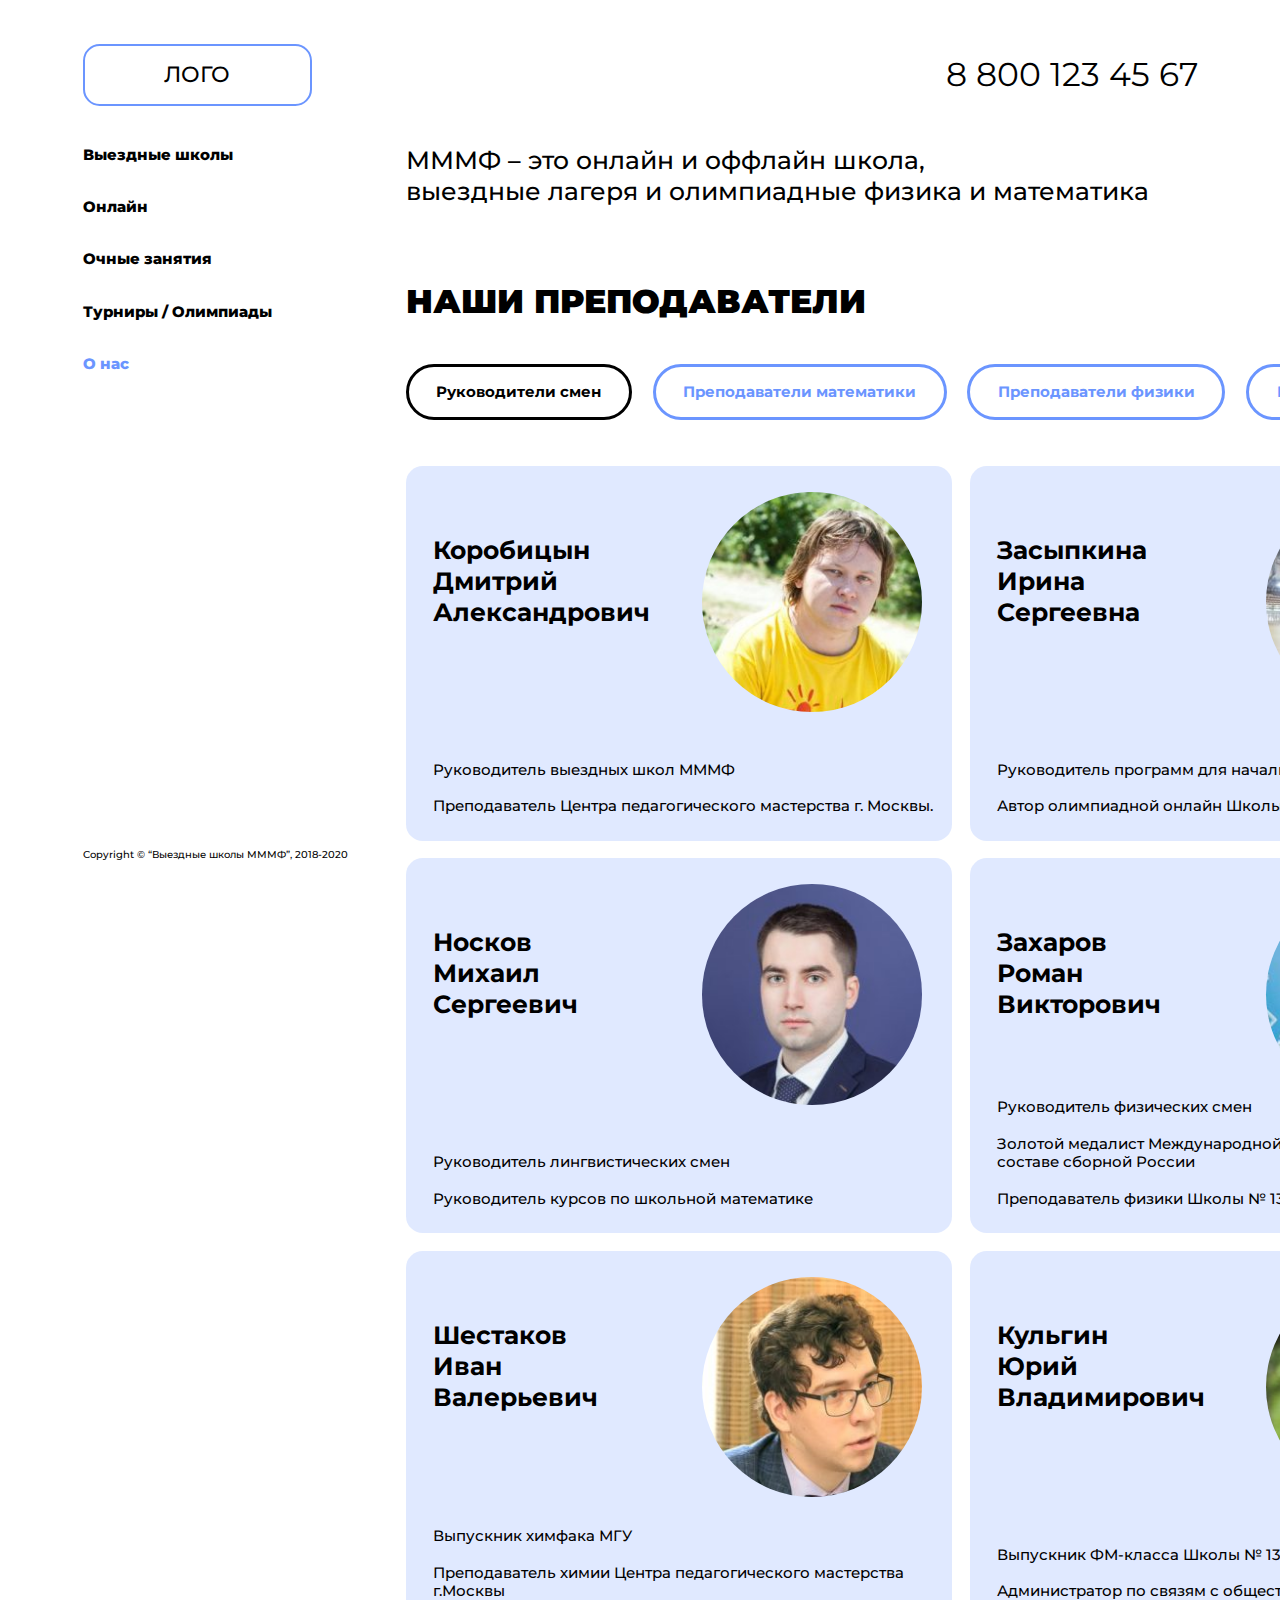
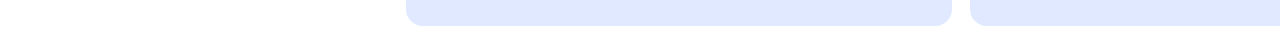
==== pages/about_us.html @ ddd899c2 "push the polic" ====
<!DOCTYPE html>
<html lang="en">

<head>
    <meta charset="UTF-8">
    <meta http-equiv="X-UA-Compatible" content="IE=edge">
    <meta name="viewport" content="width=device-width, initial-scale=1.0">
    <link rel="preconnect" href="https://fonts.gstatic.com">
    <link
        href="https://fonts.googleapis.com/css2?family=Montserrat:ital,wght@0,100;0,200;0,300;0,400;0,500;0,600;0,700;0,800;0,900;1,100;1,200;1,300;1,400;1,500;1,600;1,700;1,800;1,900&display=swap"
        rel="stylesheet">
    <link rel="stylesheet" href="../styles/css/about_us_style.css">

    <script src="https://ajax.googleapis.com/ajax/libs/jquery/3.5.1/jquery.min.js"></script>
    <title>Выездные школы МММФ</title>
</head>

<body>
    <div class="page">
        <header class="header">
            <div class="logo">
                <p class="logo__title">ЛОГО</p>
            </div>
            <p class="header__tel">
                8 800 123 45 67
            </p>
        </header>
        <main class="main">
            <aside class="sidebar">
                <nav class="navbar">
                    <a href="./traveling-schools.html" class="navbar__link">
                        Выездные школы
                    </a>
                    <a href="./online-schools.html" class="navbar__link">
                        Онлайн
                    </a>
                    <a href="./offline_lessons.html" class="navbar__link">
                        Очные занятия
                    </a>
                    <a href="./olympiads.html" class="navbar__link">
                        Турниры / Олимпиады
                    </a>
                    <a href="./about_us.html" class="navbar__link navbar__link-clicked">
                        О нас
                    </a>
                </nav>

                <p class="sidebar__copyrights">
                    Copyright © “Выездные школы МММФ”, 2018-2020
                </p>
            </aside>
            <section class="content">
                <div class="content-name">
                    <p class="content-name__title">МММФ – это онлайн и оффлайн школа,<br>
                        выездные лагеря и олимпиадные физика и математика</p>

                </div>
                <div class="our-teachers">
                    <h2 class="our-teachers__title">наши преподаватели</h2>
                    <div class="buttons-container">
                        <button class="buttons-container__button button_clicked" id="btn-1">
                            <p class="button-text">Руководители смен</p>
                        </button>
                        <button class="buttons-container__button" id="btn-2">
                            <p class="button-text">Преподаватели математики</p>
                        </button>
                        <button class="buttons-container__button" id="btn-3">
                            <p class="button-text">Преподаватели физики</p>
                        </button>
                        <button class="buttons-container__button" id="btn-4">
                            <p class="button-text">Преподаватели химии</p>
                        </button>
                    </div>
                    <div class="teachers">
                        <!--<div class="teacher-profile">
                        <h3 class="teacher-profile__title">
                            Коробицын<br>Дмитрий<br>Александрович
                        </h3>
                        <div class="teacher-profile__img" style="background: url('../../img/about_us_jpg/tutor1.jpg'); background-repeat: no-repeat; background-size: cover;"></div>
                        <p class="teacher-profile__subtitle">
                            Руководитель выездных школ МММФ<br><br>
                            Преподаватель Центра педагогического мастерства г. Москвы.
                        </p>
                    </div>
                    <div class="teacher-profile">
                        <h3 class="teacher-profile__title">
                            Засыпкина<br>Ирина<br>Сергеевна
                        </h3>
                        <div class="teacher-profile__img" style="background: url('../../img/about_us_jpg/tutor2.jpg'); background-repeat: no-repeat; background-size: cover;"></div>
                        <p class="teacher-profile__subtitle">
                            Руководитель программ для начальной школы<br><br>Автор олимпиадной онлайн Школы «Math tiger MSU
                        </p>
                    </div>
                    <div class="teacher-profile">
                        <h3 class="teacher-profile__title">
                            Носков<br>Михаил<br>Сергеевич
                        </h3>
                        <div class="teacher-profile__img" style="background: url('../../img/about_us_jpg/tutor3.jpg'); background-repeat: no-repeat; background-size: cover;"></div>
                        <p class="teacher-profile__subtitle">
                            Руководитель лингвистических смен<br><br>Руководитель курсов по школьной математике
                        </p>
                    </div>
                    <div class="teacher-profile">
                        <h3 class="teacher-profile__title">
                            Захаров<br>Роман<br>Викторович
                        </h3>
                        <div class="teacher-profile__img" style="background: url('../../img/about_us_jpg/tutor4.jpg'); background-repeat: no-repeat; background-size: cover;"></div>
                        <p class="teacher-profile__subtitle">
                            Руководитель физических смен<br><br>Золотой медалист Международной олимпиады по физике в составе сборной России<br><br>Преподаватель физики Школы № 1329 г. Москвы
                        </p>
                    </div>
                    <div class="teacher-profile">
                        <h3 class="teacher-profile__title">
                            Шестаков<br>Иван<br>Валерьевич
                        </h3>
                        <div class="teacher-profile__img" style="background: url('../../img/about_us_jpg/tutor5.jpg'); background-repeat: no-repeat; background-size: cover;"></div>
                        <p class="teacher-profile__subtitle">
                            Выпускник химфака МГУ<br><br>
                            Преподаватель химии Центра педагогического мастерства г.Москвы
                        </p>
                    </div>
                    <div class="teacher-profile">
                        <h3 class="teacher-profile__title">
                            Кульгин<br>Юрий<br>Владимирович
                        </h3>
                        <div class="teacher-profile__img" style="background: url('../../img/about_us_jpg/tutor6.jpg'); background-repeat: no-repeat; background-size: cover;"></div>
                        <p class="teacher-profile__subtitle">
                            Выпускник ФМ-класса Школы № 1329<br><br>
                            Администратор по связям с общественностью
                        </p>
                </div>-->
                    </div>
                </div>
            </section>
        </main>
    </div>
</body>

<script src="./../js/about_us.js"></script>

</html>


<!--                    
<div class="teacher-profile">
        <h3 class="teacher-profile__title">
            Захаров<br>Роман<br>Викторович
        </h3>
        <div class="teacher-profile__img" style="background: url('../../img/about_us_jpg/tutor4.jpg'); background-repeat: no-repeat; background-size: cover;"></div>
        <p class="teacher-profile__subtitle">
            Руководитель физических смен<br><br>
            Золотой медалист Международной олимпиады по физике в составе сборной России<br><br>
            Преподаватель физики Школы № 1329 г. Москвы
        </p>
</div>
-->
---- styles/css/about_us_style.css ----
/*
@font-face {
    font-family: Montserrat;
    src: url(.\fonts\montserrat\Montserrat-Black.ttf) format("truetype");
    font-style: normal;
    font-weight: normal;
}
*/
html {
  font-size: 16px;
}

@media (max-width: 1300px) {
  html {
    font-size: 11px;
  }
}

@media (max-width: 1370px) {
  html {
    font-size: 12px;
  }
}

@media (max-width: 1450px) {
  html {
    font-size: 13px;
  }
}

@media (max-width: 1610px) {
  html {
    font-size: 15px;
  }
}

body {
  margin: 0px;
  padding: 0px;
}

.page {
  font-family: 'Montserrat', sans-serif;
  padding-top: 2.9rem;
  padding-left: 5.5rem;
  padding-right: 5.5rem;
  padding-bottom: 2rem;
}

.header {
  display: -webkit-box;
  display: -ms-flexbox;
  display: flex;
  -webkit-box-pack: justify;
      -ms-flex-pack: justify;
          justify-content: space-between;
  -webkit-box-align: center;
      -ms-flex-align: center;
          align-items: center;
}

.header__tel {
  font-size: 2.22rem;
  font-weight: 400;
  line-height: 2.76rem;
  color: black;
  margin: 0px;
}

.logo {
  border: 0.16667rem solid #6B95FF;
  border-radius: 1.11111rem;
  width: 15rem;
  height: 3.88889rem;
  display: -webkit-box;
  display: -ms-flexbox;
  display: flex;
  -webkit-box-pack: center;
      -ms-flex-pack: center;
          justify-content: center;
  -webkit-box-align: center;
      -ms-flex-align: center;
          align-items: center;
}

.logo__title {
  padding: 0px;
  margin: 0px;
  font-size: 1.44444rem;
  font-weight: 500;
  line-height: 1.76056rem;
}

.main {
  margin: 0px;
  padding: 0px;
  margin-top: 2.6rem;
  display: -ms-grid;
  display: grid;
  -ms-grid-columns: 19rem 1fr;
      grid-template-columns: 19rem 1fr;
  -ms-grid-rows: 1fr;
      grid-template-rows: 1fr;
  grid-gap: 2.55556rem;
}

.sidebar {
  height: 47.77778rem;
  display: -webkit-box;
  display: -ms-flexbox;
  display: flex;
  -webkit-box-orient: vertical;
  -webkit-box-direction: normal;
      -ms-flex-direction: column;
          flex-direction: column;
  -webkit-box-pack: justify;
      -ms-flex-pack: justify;
          justify-content: space-between;
}

.sidebar__copyrights {
  margin: 0px;
  font-size: 0.66667rem;
  font-weight: 500;
}

.navbar {
  display: -webkit-box;
  display: -ms-flexbox;
  display: flex;
  -webkit-box-orient: vertical;
  -webkit-box-direction: normal;
      -ms-flex-direction: column;
          flex-direction: column;
}

.navbar__link {
  text-decoration: none;
  color: black;
  font-size: 1rem;
  font-weight: 800;
  padding-bottom: 2.22222rem;
  outline: none;
  position: relative;
}

.navbar__link:hover:before {
  content: '';
  position: absolute;
  left: -35%;
  top: 15%;
  width: 5.5rem;
  height: 3px;
  background-color: #6B95FF;
}

.navbar__link-clicked {
  color: #6B95FF;
}

.content {
  display: -ms-grid;
  display: grid;
  -ms-grid-columns: 1fr;
      grid-template-columns: 1fr;
}

.content-name__title {
  margin: 0rem;
  padding: 0rem;
  font-weight: 500;
  font-style: normal;
  font-size: 1.66667rem;
  line-height: 2.05556rem;
  margin-top: 0;
}

.teachers {
  display: -ms-grid;
  display: grid;
  grid-gap: 1.16667rem;
  -ms-grid-rows: 1fr 1fr;
      grid-template-rows: 1fr 1fr;
  -ms-grid-columns: 1fr 1fr;
      grid-template-columns: 1fr 1fr;
}

.teacher-profile {
  position: relative;
  display: -webkit-box;
  display: -ms-flexbox;
  display: flex;
  -webkit-box-orient: vertical;
  -webkit-box-direction: normal;
      -ms-flex-direction: column;
          flex-direction: column;
  -webkit-box-pack: justify;
      -ms-flex-pack: justify;
          justify-content: space-between;
  /*max-width: 656/$rf * 1rem;
    max-height: 450/$rf *1rem;*/
  min-width: 36.44444rem;
  min-height: 25rem;
}

.teacher-profile__title {
  position: relative;
  margin-left: 1.83333rem;
  margin-top: 4.61111rem;
  font-size: 1.66667rem;
  font-weight: 700;
  line-height: 2.05556rem;
}

.teacher-profile__img {
  position: absolute;
  /*background: url("../../img/index__png/deti.png");
        background-repeat: no-repeat;
        background-size: cover;*/
  border-radius: 50%;
  width: 14.72222rem;
  height: 14.72222rem;
  top: 1.72222rem;
  right: 2rem;
}

.teacher-profile__subtitle {
  position: relative;
  max-width: 36.44444rem;
  margin-left: 1.83333rem;
  margin-bottom: 1.66667rem;
  font-weight: 500;
  font-size: 1rem;
  line-height: 1.22222rem;
  overflow-wrap: break-word;
}

.teacher-profile::before {
  content: "";
  position: absolute;
  width: 100%;
  height: 100%;
  background: #99b6ff;
  opacity: 0.3;
  border-radius: 1.11111rem;
}

.our-teachers {
  margin: 0rem;
  padding: 0rem;
  margin-top: 5rem;
}

.our-teachers__title {
  margin: 0rem;
  padding: 0rem;
  margin-bottom: 2.77778rem;
  font-weight: 900;
  font-style: normal;
  font-size: 2.22222rem;
  text-transform: uppercase;
  line-height: 2.72222rem;
}

.buttons-container {
  display: -webkit-box;
  display: -ms-flexbox;
  display: flex;
  -webkit-box-orient: horizontal;
  -webkit-box-direction: normal;
      -ms-flex-direction: row;
          flex-direction: row;
  margin-bottom: 3.05556rem;
}

.buttons-container__button {
  -webkit-transition: all 0.2s ease;
  transition: all 0.2s ease;
  display: table-cell;
  text-align: center;
  vertical-align: middle;
  margin-right: 1.38889rem;
  width: auto;
  height: auto;
  padding-left: 1.83333rem;
  padding-right: 1.83333rem;
  padding-top: 1.05556rem;
  padding-bottom: 1.05556rem;
  border: 3px solid #6B95FF;
  border-radius: 2.22222rem;
  color: #6B95FF;
  background-color: transparent;
}

.buttons-container__button:hover {
  color: black;
  border-color: black;
  cursor: pointer;
}

.buttons-container__button:focus {
  outline: none;
}

.button_clicked {
  color: black;
  border-color: black;
}

.button_clicked:hover {
  cursor: auto;
}

.button-text {
  font-family: Montserrat;
  font-size: 1rem;
  line-height: 1.22222rem;
  font-weight: 700;
  margin: 0;
}

@media (max-width: 1200px) {
  .content {
    display: -ms-grid;
    display: grid;
    -ms-grid-columns: 1fr;
        grid-template-columns: 1fr;
    -ms-grid-rows: 1fr 1fr;
        grid-template-rows: 1fr 1fr;
    grid-gap: 1.16667rem;
  }
}
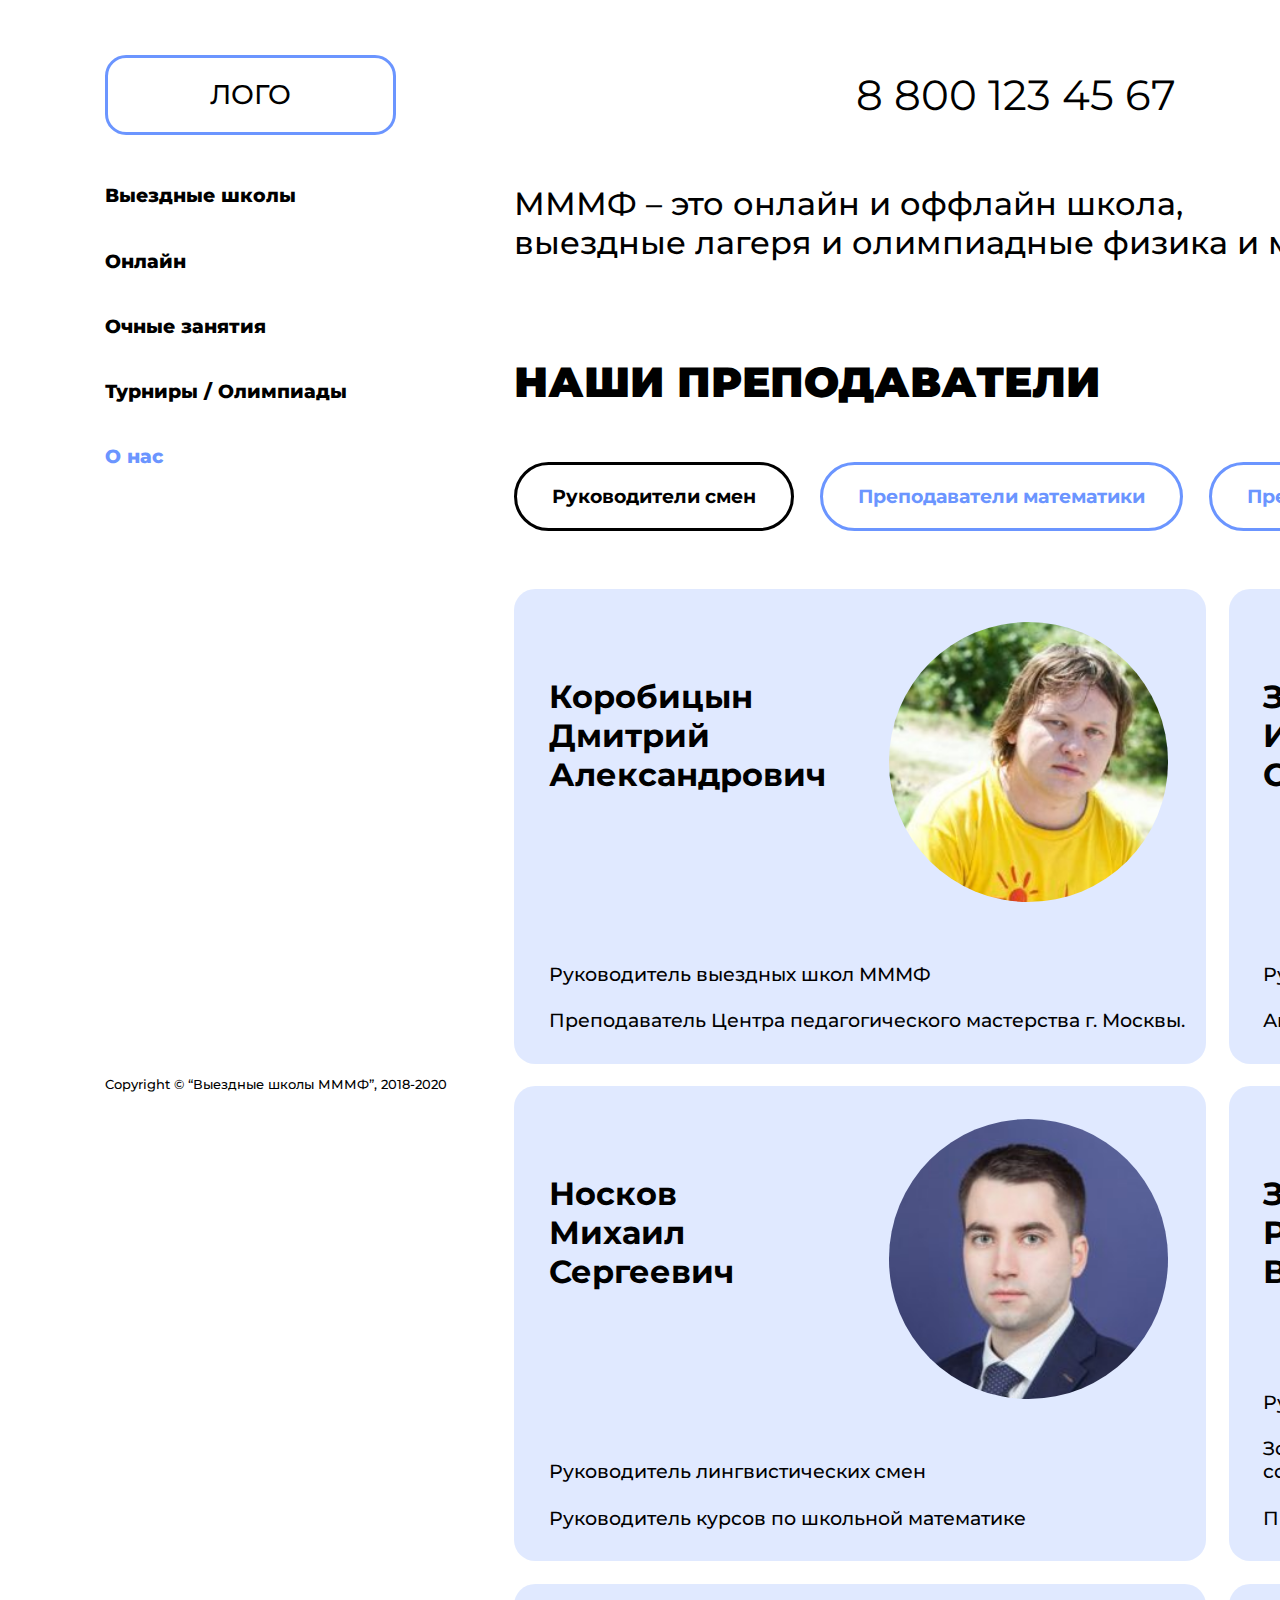
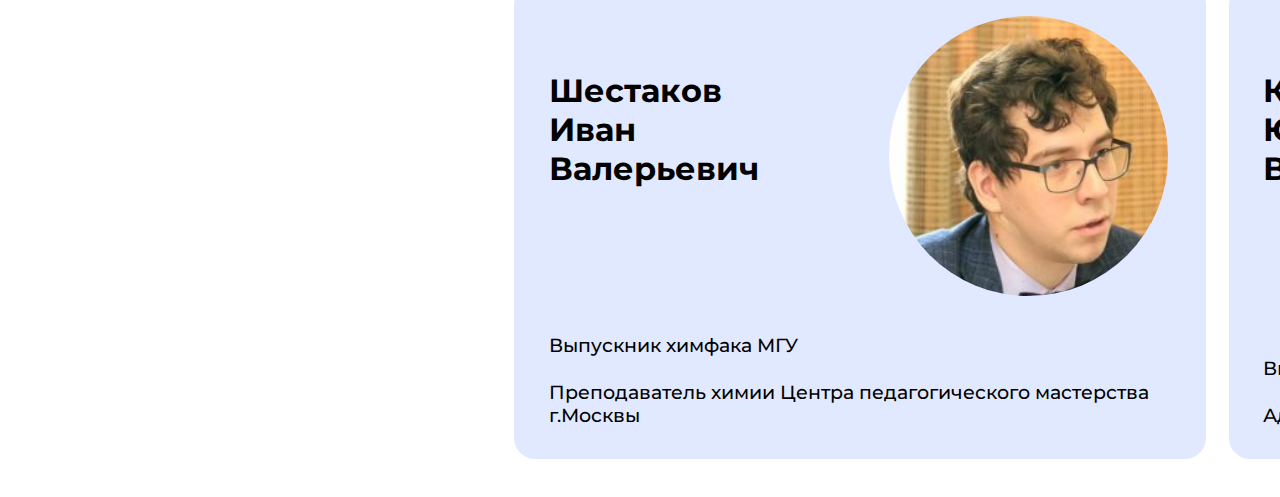
==== commit 88883aa6: "update mobile" ====
--- a/pages/about_us.html
+++ b/pages/about_us.html
@@ -24,6 +24,9 @@
             <p class="header__tel">
                 8 800 123 45 67
             </p>
+            <div class="header__burger">
+                <span></span>
+            </div>
         </header>
         <main class="main">
             <aside class="sidebar">
--- a/styles/css/about_us_style.css
+++ b/styles/css/about_us_style.css
@@ -10,27 +10,63 @@
   font-size: 16px;
 }
 
-@media (max-width: 1300px) {
-  html {
-    font-size: 11px;
-  }
-}
-
-@media (max-width: 1370px) {
+@media (max-width: 360px) {
+  html {
+    font-size: 9px;
+  }
+}
+
+@media (max-width: 450px) {
+  html {
+    font-size: 14px;
+  }
+}
+
+@media (max-width: 600px) {
+  html {
+    font-size: 16px;
+  }
+}
+
+@media (max-width: 767px) {
+  html {
+    font-size: 18px;
+  }
+}
+
+@media (max-width: 1023px) {
+  html {
+    font-size: 14px;
+  }
+}
+
+@media (max-width: 1200px) {
   html {
     font-size: 12px;
   }
 }
 
-@media (max-width: 1450px) {
-  html {
-    font-size: 13px;
-  }
-}
-
-@media (max-width: 1610px) {
-  html {
-    font-size: 15px;
+@media (max-width: 1400px) {
+  html {
+    font-size: 14px;
+  }
+}
+
+@media (max-width: 1600px) {
+  html {
+    font-size: 16px;
+  }
+}
+
+@media (max-width: 1920px) {
+  html {
+    font-size: 17px;
+  }
+}
+
+@media (max-width: 2560px) {
+  html {
+    font-size: 19px;
   }
 }
 
@@ -65,6 +101,10 @@
   line-height: 2.76rem;
   color: black;
   margin: 0px;
+}
+
+.header__burger {
+  display: none;
 }
 
 .logo {
@@ -330,3 +370,154 @@
     grid-gap: 1.16667rem;
   }
 }
+
+@media (max-width: 767px) {
+  body.lock {
+    overflow: hidden;
+  }
+  .page {
+    padding: 1.66667rem 1.38889rem;
+  }
+  .header {
+    display: -webkit-box;
+    display: -ms-flexbox;
+    display: flex;
+    -webkit-box-pack: justify;
+        -ms-flex-pack: justify;
+            justify-content: space-between;
+    -webkit-box-align: center;
+        -ms-flex-align: center;
+            align-items: center;
+    position: relative;
+    z-index: 101;
+  }
+  .header__tel {
+    position: absolute;
+    top: -700%;
+    left: 0;
+    z-index: -1;
+    font-size: 1.38889rem;
+    font-style: normal;
+    font-weight: 400;
+    line-height: 1.72222rem;
+    letter-spacing: 0rem;
+    text-align: left;
+    -webkit-transition: all 0.3s ease 0s;
+    transition: all 0.3s ease 0s;
+  }
+  .header__tel.active {
+    top: 200%;
+    z-index: 10;
+  }
+  .header__burger {
+    display: block;
+    position: relative;
+    width: 34px;
+    height: 26.5px;
+    z-index: 20;
+  }
+  .header__burger span {
+    position: absolute;
+    left: 0;
+    top: 11.34px;
+    width: 34px;
+    height: 4px;
+    background-color: #6B95FF;
+    -webkit-transition: all 0.2s ease 0s;
+    transition: all 0.2s ease 0s;
+  }
+  .header__burger::before {
+    content: '';
+    position: absolute;
+    left: 0;
+    top: 0;
+    width: 34px;
+    height: 4px;
+    background-color: #6B95FF;
+    -webkit-transition: all 0.2s ease 0s;
+    transition: all 0.2s ease 0s;
+  }
+  .header__burger::after {
+    content: '';
+    position: absolute;
+    left: 0;
+    bottom: 0;
+    width: 34px;
+    height: 4px;
+    background-color: #6B95FF;
+    -webkit-transition: all 0.2s ease 0s;
+    transition: all 0.2s ease 0s;
+  }
+  .header__burger.active span {
+    -webkit-transform: scale(0);
+            transform: scale(0);
+  }
+  .header__burger.active::before {
+    -webkit-transform: rotate(45deg);
+            transform: rotate(45deg);
+    top: 11px;
+  }
+  .header__burger.active::after {
+    -webkit-transform: rotate(-45deg);
+            transform: rotate(-45deg);
+    bottom: 11px;
+  }
+  .logo {
+    z-index: 101;
+    width: 5.72222rem;
+    height: 2.05556rem;
+    border-radius: 1.11111rem;
+  }
+  .logo__title {
+    font-size: 0.77778rem;
+    font-style: normal;
+    font-weight: 500;
+    line-height: 0.94444rem;
+    letter-spacing: 0rem;
+    text-align: left;
+  }
+  .sidebar {
+    z-index: -1;
+    position: fixed;
+    top: -100%;
+    left: 0;
+    width: 100%;
+    height: 100%;
+    background: -webkit-gradient(linear, left top, left bottom, from(#FFFFFF), to(#99B6FF));
+    background: linear-gradient(180deg, #FFFFFF 0%, #99B6FF 100%);
+    -webkit-transition: all 0.3s ease 0s;
+    transition: all 0.3s ease 0s;
+  }
+  .sidebar__copyrights {
+    margin: 0rem 1.38889rem 1.66667rem 1.38889rem;
+  }
+  .sidebar.active {
+    z-index: 10;
+    top: 0%;
+    -webkit-transition: all 0.3s ease 0s;
+    transition: all 0.3s ease 0s;
+  }
+  .navbar {
+    margin: 10.16667rem 1.38889rem 0rem 1.38889rem;
+  }
+  .navbar__link {
+    font-size: 1rem;
+    font-style: normal;
+    font-weight: 700;
+    line-height: 1.22222rem;
+    letter-spacing: 0rem;
+    text-align: left;
+  }
+  .main {
+    margin: 0px;
+    padding: 0px;
+    margin-top: 2.6rem;
+    display: -webkit-box;
+    display: -ms-flexbox;
+    display: flex;
+    -webkit-box-orient: vertical;
+    -webkit-box-direction: normal;
+        -ms-flex-direction: column;
+            flex-direction: column;
+  }
+}
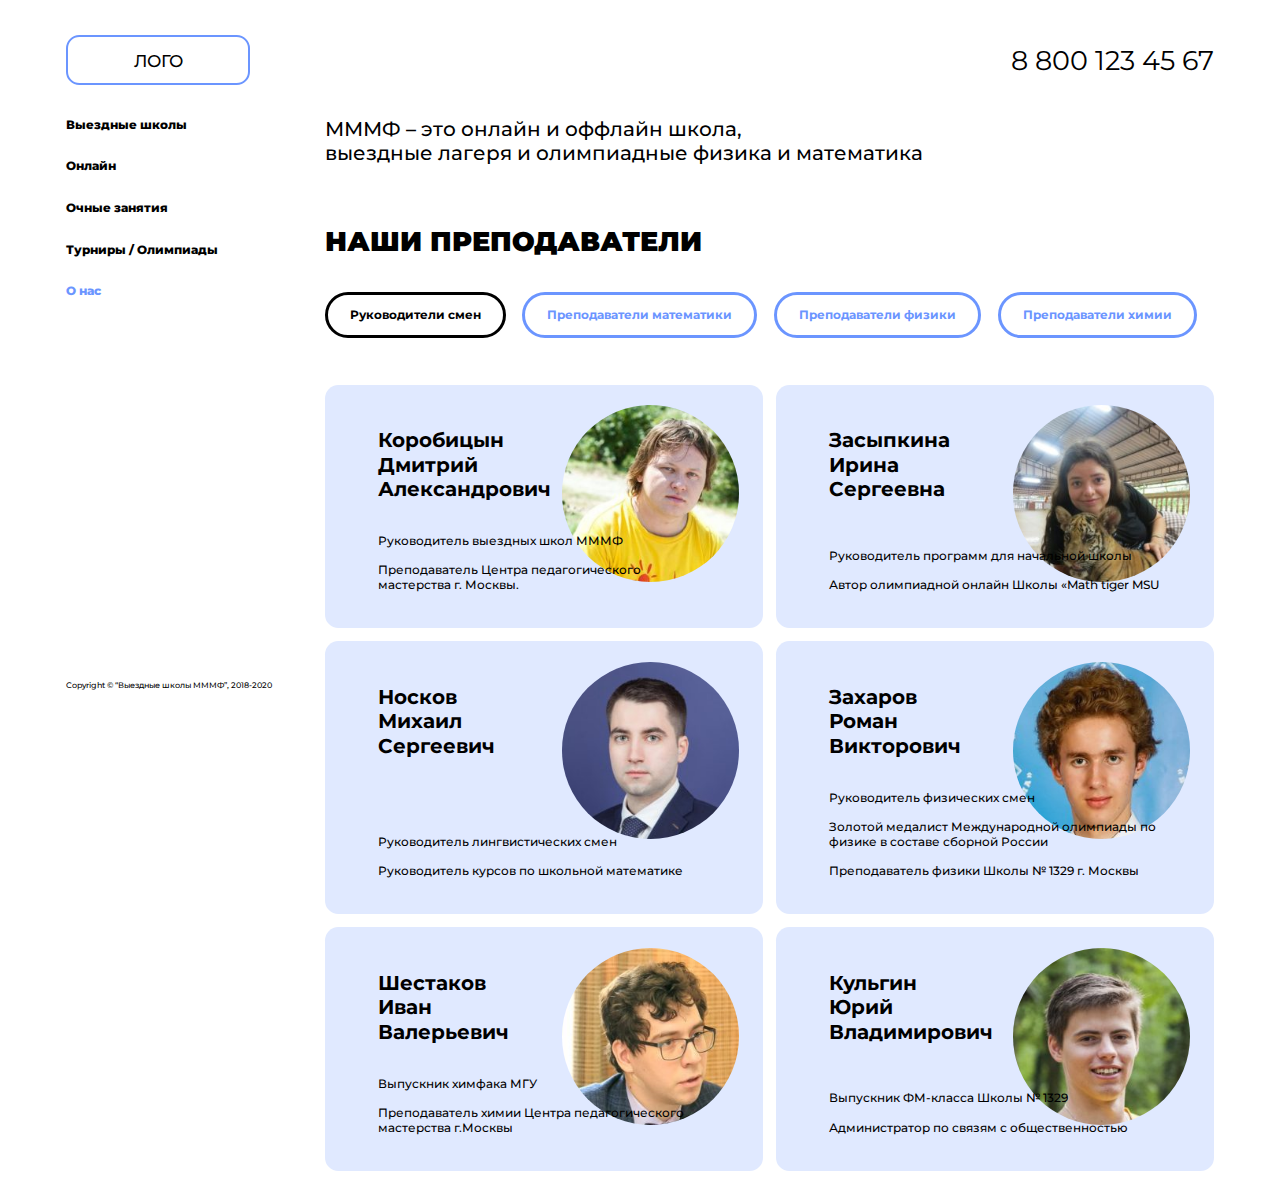
==== commit 940995ce: "github,update" ====
--- a/pages/about_us.html
+++ b/pages/about_us.html
@@ -75,6 +75,14 @@
                         </button>
                     </div>
                     <div class="teachers">
+                        <div class="teacher-profile">
+                            <div class="teacher-bio">
+                                <div class="teacher-image">
+                                    <img src="" alt="">
+                                </div>
+                            </div>
+                        </div>
+
                         <!--<div class="teacher-profile">
                         <h3 class="teacher-profile__title">
                             Коробицын<br>Дмитрий<br>Александрович
--- a/styles/css/about_us_style.css
+++ b/styles/css/about_us_style.css
@@ -7,66 +7,66 @@
 }
 */
 html {
-  font-size: 16px;
-}
-
-@media (max-width: 360px) {
-  html {
-    font-size: 9px;
-  }
-}
-
-@media (max-width: 450px) {
+  font-size: 12px;
+}
+
+@media screen and (min-width: 1px) and (max-width: 359px) {
+  html {
+    font-size: 12px;
+  }
+}
+
+@media screen and (min-width: 360px) and (max-width: 450px) {
+  html {
+    font-size: 13px;
+  }
+}
+
+@media screen and (min-width: 451px) and (max-width: 599px) {
   html {
     font-size: 14px;
   }
 }
 
-@media (max-width: 600px) {
-  html {
-    font-size: 16px;
-  }
-}
-
-@media (max-width: 767px) {
-  html {
-    font-size: 18px;
-  }
-}
-
-@media (max-width: 1023px) {
+@media screen and (min-width: 600px) and (max-width: 767px) {
+  html {
+    font-size: 15px;
+  }
+}
+
+@media screen and (min-width: 768px) and (max-width: 1040px) {
+  html {
+    font-size: 11px;
+  }
+}
+
+@media screen and (min-width: 1023px) and (max-width: 1300px) {
+  html {
+    font-size: 12px;
+  }
+}
+
+@media screen and (min-width: 1301px) and (max-width: 1400px) {
+  html {
+    font-size: 13px;
+  }
+}
+
+@media screen and (min-width: 1401px) and (max-width: 1600px) {
   html {
     font-size: 14px;
   }
 }
 
-@media (max-width: 1200px) {
-  html {
-    font-size: 12px;
-  }
-}
-
-@media (max-width: 1400px) {
-  html {
-    font-size: 14px;
-  }
-}
-
-@media (max-width: 1600px) {
-  html {
-    font-size: 16px;
-  }
-}
-
-@media (max-width: 1920px) {
+@media screen and (min-width: 1601px) and (max-width: 1921px) {
   html {
     font-size: 17px;
   }
 }
 
-@media (max-width: 2560px) {
-  html {
-    font-size: 19px;
+@media screen and (min-width: 1922px) and (max-width: 2560px) {
+  html {
+    font-size: 21px;
   }
 }
 
@@ -199,10 +199,13 @@
 }
 
 .content {
-  display: -ms-grid;
-  display: grid;
-  -ms-grid-columns: 1fr;
-      grid-template-columns: 1fr;
+  display: -webkit-box;
+  display: -ms-flexbox;
+  display: flex;
+  -webkit-box-orient: vertical;
+  -webkit-box-direction: normal;
+      -ms-flex-direction: column;
+          flex-direction: column;
 }
 
 .content-name__title {
@@ -218,14 +221,13 @@
 .teachers {
   display: -ms-grid;
   display: grid;
-  grid-gap: 1.16667rem;
-  -ms-grid-rows: 1fr 1fr;
-      grid-template-rows: 1fr 1fr;
   -ms-grid-columns: 1fr 1fr;
       grid-template-columns: 1fr 1fr;
+  grid-gap: 1.11111rem;
 }
 
 .teacher-profile {
+  padding: 1.94444rem 4.44444rem;
   position: relative;
   display: -webkit-box;
   display: -ms-flexbox;
@@ -237,16 +239,11 @@
   -webkit-box-pack: justify;
       -ms-flex-pack: justify;
           justify-content: space-between;
-  /*max-width: 656/$rf * 1rem;
-    max-height: 450/$rf *1rem;*/
-  min-width: 36.44444rem;
-  min-height: 25rem;
+  max-height: 25rem;
 }
 
 .teacher-profile__title {
   position: relative;
-  margin-left: 1.83333rem;
-  margin-top: 4.61111rem;
   font-size: 1.66667rem;
   font-weight: 700;
   line-height: 2.05556rem;
@@ -254,9 +251,6 @@
 
 .teacher-profile__img {
   position: absolute;
-  /*background: url("../../img/index__png/deti.png");
-        background-repeat: no-repeat;
-        background-size: cover;*/
   border-radius: 50%;
   width: 14.72222rem;
   height: 14.72222rem;
@@ -266,9 +260,6 @@
 
 .teacher-profile__subtitle {
   position: relative;
-  max-width: 36.44444rem;
-  margin-left: 1.83333rem;
-  margin-bottom: 1.66667rem;
   font-weight: 500;
   font-size: 1rem;
   line-height: 1.22222rem;
@@ -278,6 +269,8 @@
 .teacher-profile::before {
   content: "";
   position: absolute;
+  top: 0;
+  left: 0;
   width: 100%;
   height: 100%;
   background: #99b6ff;
@@ -310,6 +303,8 @@
   -webkit-box-direction: normal;
       -ms-flex-direction: row;
           flex-direction: row;
+  -ms-flex-wrap: wrap;
+      flex-wrap: wrap;
   margin-bottom: 3.05556rem;
 }
 
@@ -330,6 +325,7 @@
   border-radius: 2.22222rem;
   color: #6B95FF;
   background-color: transparent;
+  margin-bottom: 0.83333rem;
 }
 
 .buttons-container__button:hover {
@@ -359,18 +355,16 @@
   margin: 0;
 }
 
+/*
 @media (max-width: 1200px) {
-  .content {
-    display: -ms-grid;
+   .content {
     display: grid;
-    -ms-grid-columns: 1fr;
-        grid-template-columns: 1fr;
-    -ms-grid-rows: 1fr 1fr;
-        grid-template-rows: 1fr 1fr;
-    grid-gap: 1.16667rem;
-  }
-}
-
+    grid-template-columns: 1fr;
+    grid-template-rows: 1fr 1fr;
+    grid-gap: (21/$rf)*1rem;
+    }     
+    
+}*/
 @media (max-width: 767px) {
   body.lock {
     overflow: hidden;
@@ -520,4 +514,39 @@
         -ms-flex-direction: column;
             flex-direction: column;
   }
-}
+  .teachers {
+    display: -webkit-box;
+    display: -ms-flexbox;
+    display: flex;
+    -ms-flex-wrap: wrap;
+        flex-wrap: wrap;
+    -webkit-box-orient: vertical;
+    -webkit-box-direction: normal;
+        -ms-flex-direction: column;
+            flex-direction: column;
+  }
+  .teacher-profile {
+    padding: 2.22222rem 0.77778rem;
+  }
+  .teacher-profile__title {
+    position: relative;
+    font-size: 1.11111rem;
+    font-weight: 700;
+    line-height: 2.05556rem;
+  }
+  .teacher-profile__img {
+    position: absolute;
+    border-radius: 50%;
+    width: 11.04167rem;
+    height: 11.04167rem;
+    top: 1.72222rem;
+    right: 2rem;
+  }
+  .teacher-profile__subtitle {
+    position: relative;
+    font-weight: 500;
+    font-size: 1rem;
+    line-height: 1.22222rem;
+    overflow-wrap: break-word;
+  }
+}
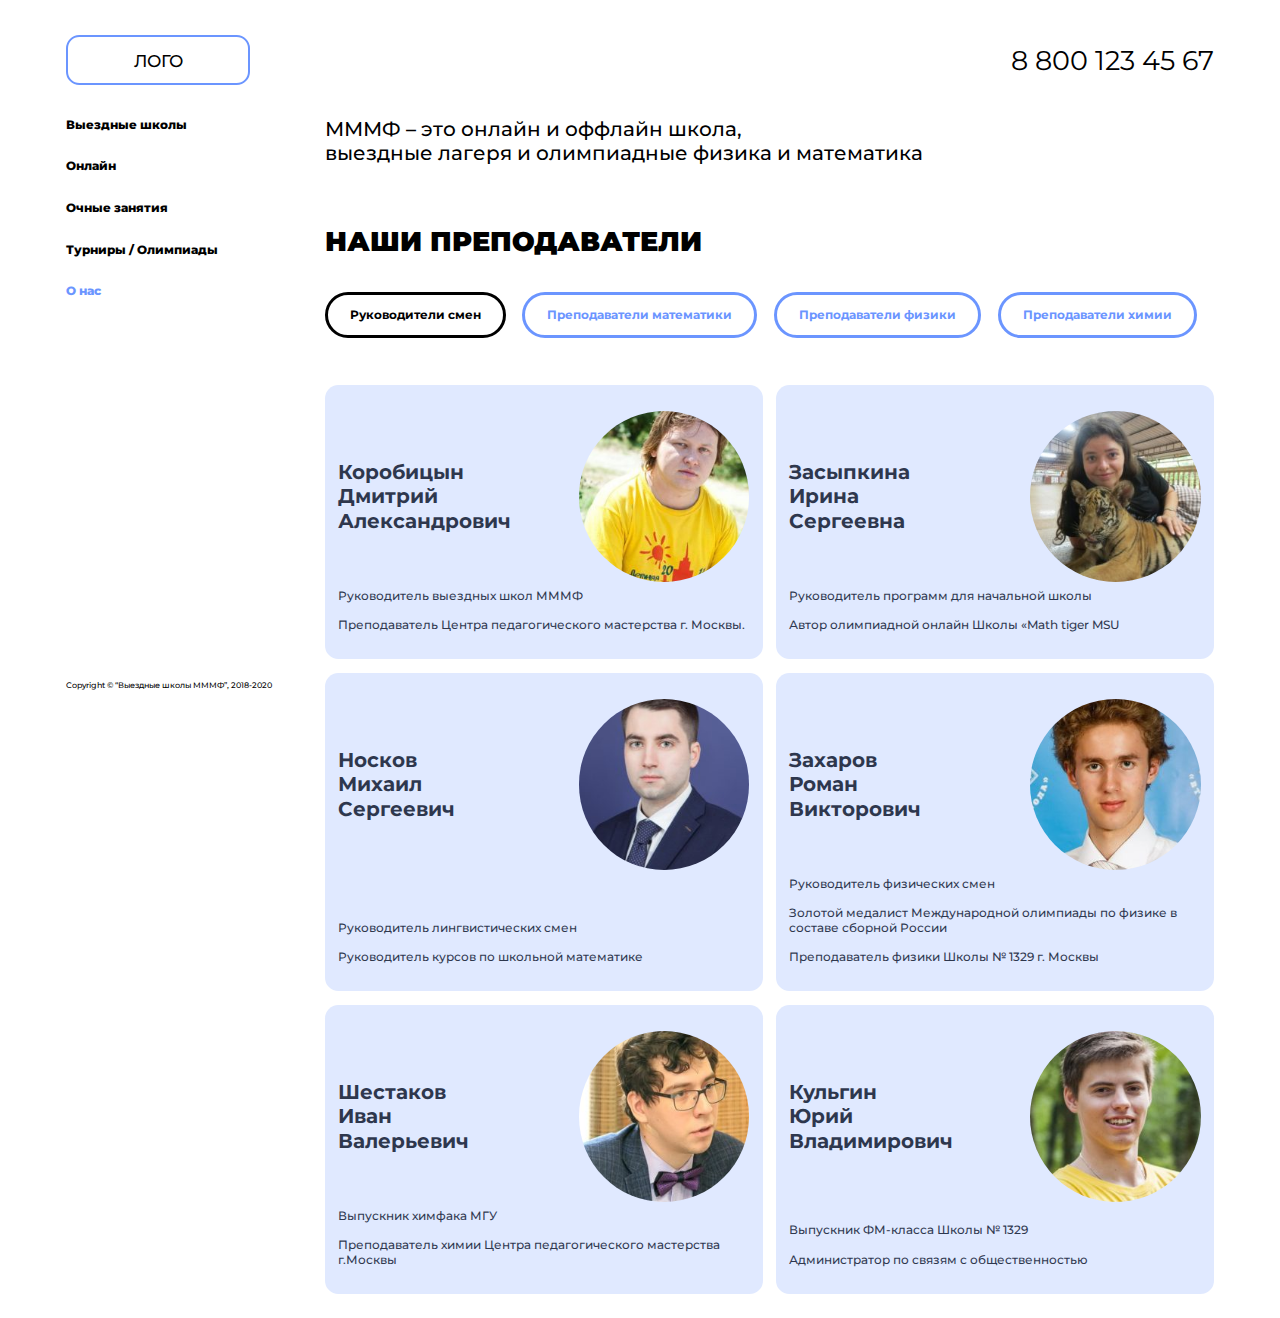
==== commit fa311aa1: "html coding finished" ====
--- a/pages/about_us.html
+++ b/pages/about_us.html
@@ -75,13 +75,15 @@
                         </button>
                     </div>
                     <div class="teachers">
-                        <div class="teacher-profile">
+                        <div class="teacher-profile"> 
                             <div class="teacher-bio">
-                                <div class="teacher-image">
-                                    <img src="" alt="">
+                                <h3 class="teacher-bio__name"></h3>
+                                <div class="teacher-logo">
                                 </div>
                             </div>
+                            <p class="teacher-profile__subtitle">|||</p>
                         </div>
+
 
                         <!--<div class="teacher-profile">
                         <h3 class="teacher-profile__title">
--- a/styles/css/about_us_style.css
+++ b/styles/css/about_us_style.css
@@ -227,8 +227,8 @@
 }
 
 .teacher-profile {
-  padding: 1.94444rem 4.44444rem;
   position: relative;
+  padding: 2.22222rem 1.11111rem;
   display: -webkit-box;
   display: -ms-flexbox;
   display: flex;
@@ -239,31 +239,48 @@
   -webkit-box-pack: justify;
       -ms-flex-pack: justify;
           justify-content: space-between;
-  max-height: 25rem;
-}
-
-.teacher-profile__title {
-  position: relative;
-  font-size: 1.66667rem;
-  font-weight: 700;
-  line-height: 2.05556rem;
-}
-
-.teacher-profile__img {
-  position: absolute;
-  border-radius: 50%;
-  width: 14.72222rem;
-  height: 14.72222rem;
-  top: 1.72222rem;
-  right: 2rem;
 }
 
 .teacher-profile__subtitle {
-  position: relative;
+  padding: 0rem;
+  margin: 0rem;
+  margin-top: 0.55556rem;
   font-weight: 500;
   font-size: 1rem;
   line-height: 1.22222rem;
   overflow-wrap: break-word;
+}
+
+.teacher-bio {
+  display: -webkit-box;
+  display: -ms-flexbox;
+  display: flex;
+  -webkit-box-orient: horizontal;
+  -webkit-box-direction: normal;
+      -ms-flex-direction: row;
+          flex-direction: row;
+  -ms-flex-wrap: wrap-reverse;
+      flex-wrap: wrap-reverse;
+  -webkit-box-pack: justify;
+      -ms-flex-pack: justify;
+          justify-content: space-between;
+  -webkit-box-align: center;
+      -ms-flex-align: center;
+          align-items: center;
+  width: 100%;
+}
+
+.teacher-bio__name {
+  font-size: 1.66667rem;
+  font-weight: 700;
+  line-height: 2.05556rem;
+}
+
+.teacher-logo {
+  z-index: 5;
+  width: 14.22222rem;
+  height: 14.22222rem;
+  border-radius: 50%;
 }
 
 .teacher-profile::before {
@@ -515,38 +532,15 @@
             flex-direction: column;
   }
   .teachers {
-    display: -webkit-box;
-    display: -ms-flexbox;
-    display: flex;
-    -ms-flex-wrap: wrap;
-        flex-wrap: wrap;
-    -webkit-box-orient: vertical;
-    -webkit-box-direction: normal;
-        -ms-flex-direction: column;
-            flex-direction: column;
-  }
-  .teacher-profile {
-    padding: 2.22222rem 0.77778rem;
-  }
-  .teacher-profile__title {
-    position: relative;
-    font-size: 1.11111rem;
-    font-weight: 700;
-    line-height: 2.05556rem;
-  }
-  .teacher-profile__img {
-    position: absolute;
-    border-radius: 50%;
-    width: 11.04167rem;
-    height: 11.04167rem;
-    top: 1.72222rem;
-    right: 2rem;
-  }
-  .teacher-profile__subtitle {
-    position: relative;
-    font-weight: 500;
-    font-size: 1rem;
-    line-height: 1.22222rem;
-    overflow-wrap: break-word;
-  }
-}
+    display: -ms-grid;
+    display: grid;
+    -ms-grid-columns: 1fr;
+        grid-template-columns: 1fr;
+    grid-gap: 1.11111rem;
+  }
+  .teacher-logo {
+    z-index: 5;
+    width: 8.33333rem;
+    height: 8.33333rem;
+  }
+}
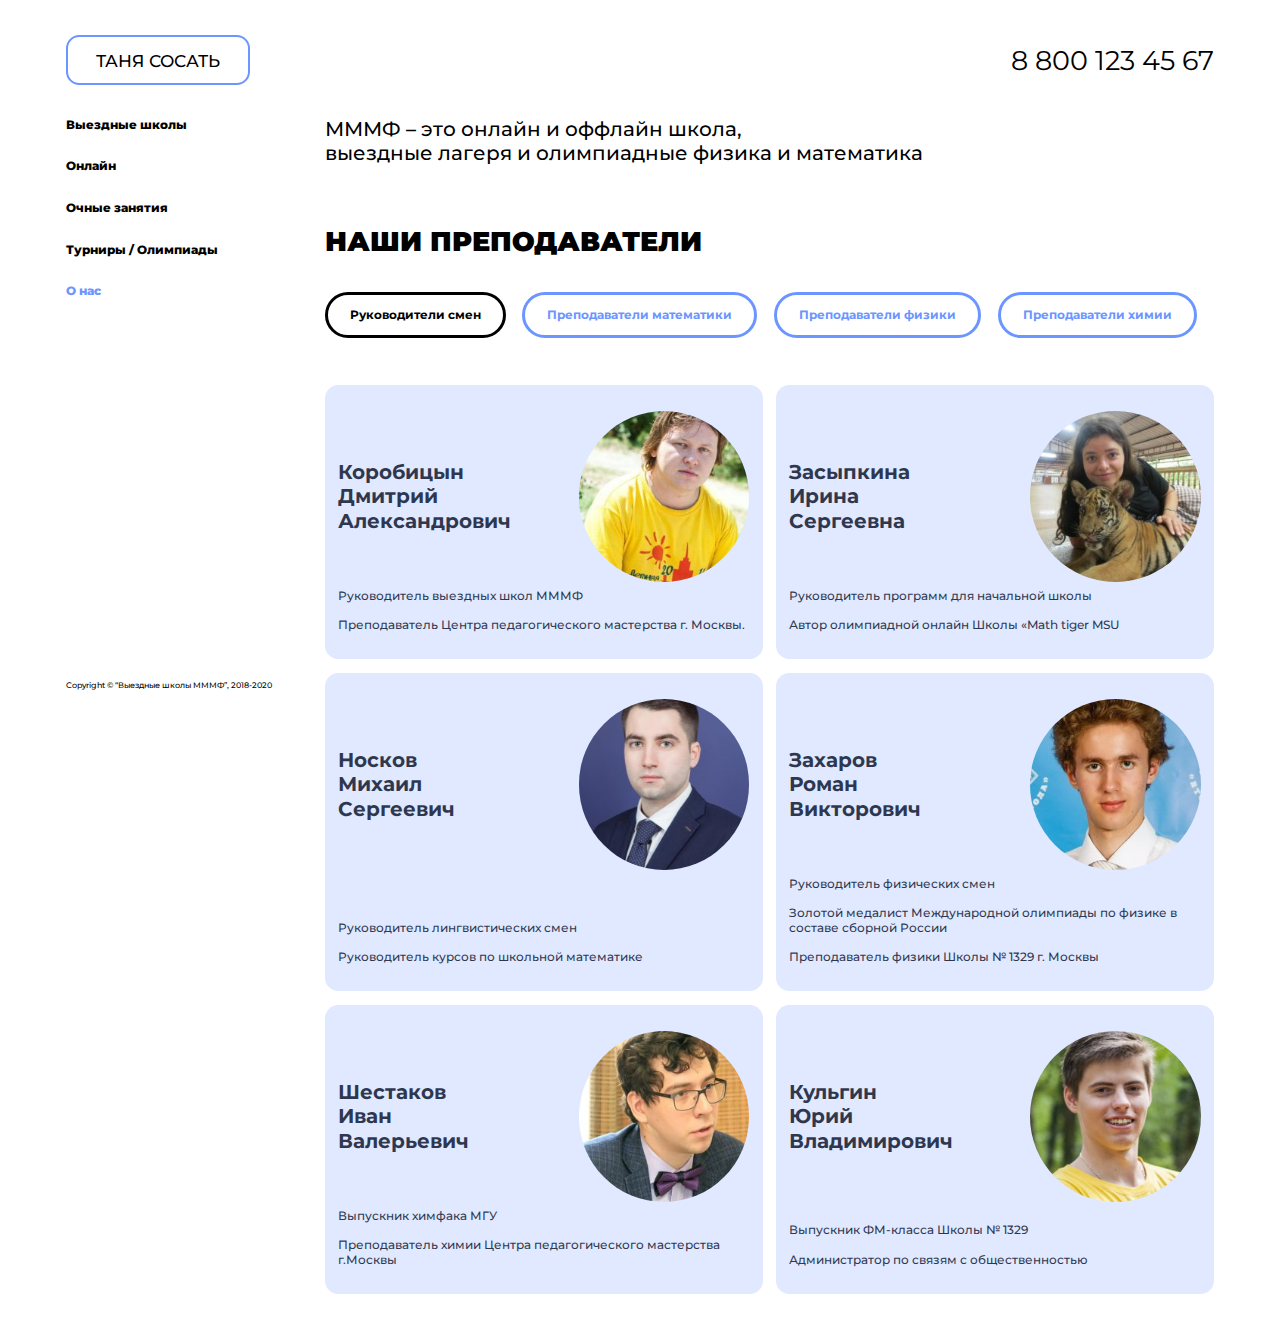
==== commit e3b4c397: "done" ====
--- a/pages/about_us.html
+++ b/pages/about_us.html
@@ -19,7 +19,7 @@
     <div class="page">
         <header class="header">
             <div class="logo">
-                <p class="logo__title">ЛОГО</p>
+                <p class="logo__title">ТАНЯ СОСАТЬ</p>
             </div>
             <p class="header__tel">
                 8 800 123 45 67
--- a/styles/css/about_us_style.css
+++ b/styles/css/about_us_style.css
@@ -490,7 +490,7 @@
   .sidebar {
     z-index: -1;
     position: fixed;
-    top: -100%;
+    top: -150%;
     left: 0;
     width: 100%;
     height: 100%;
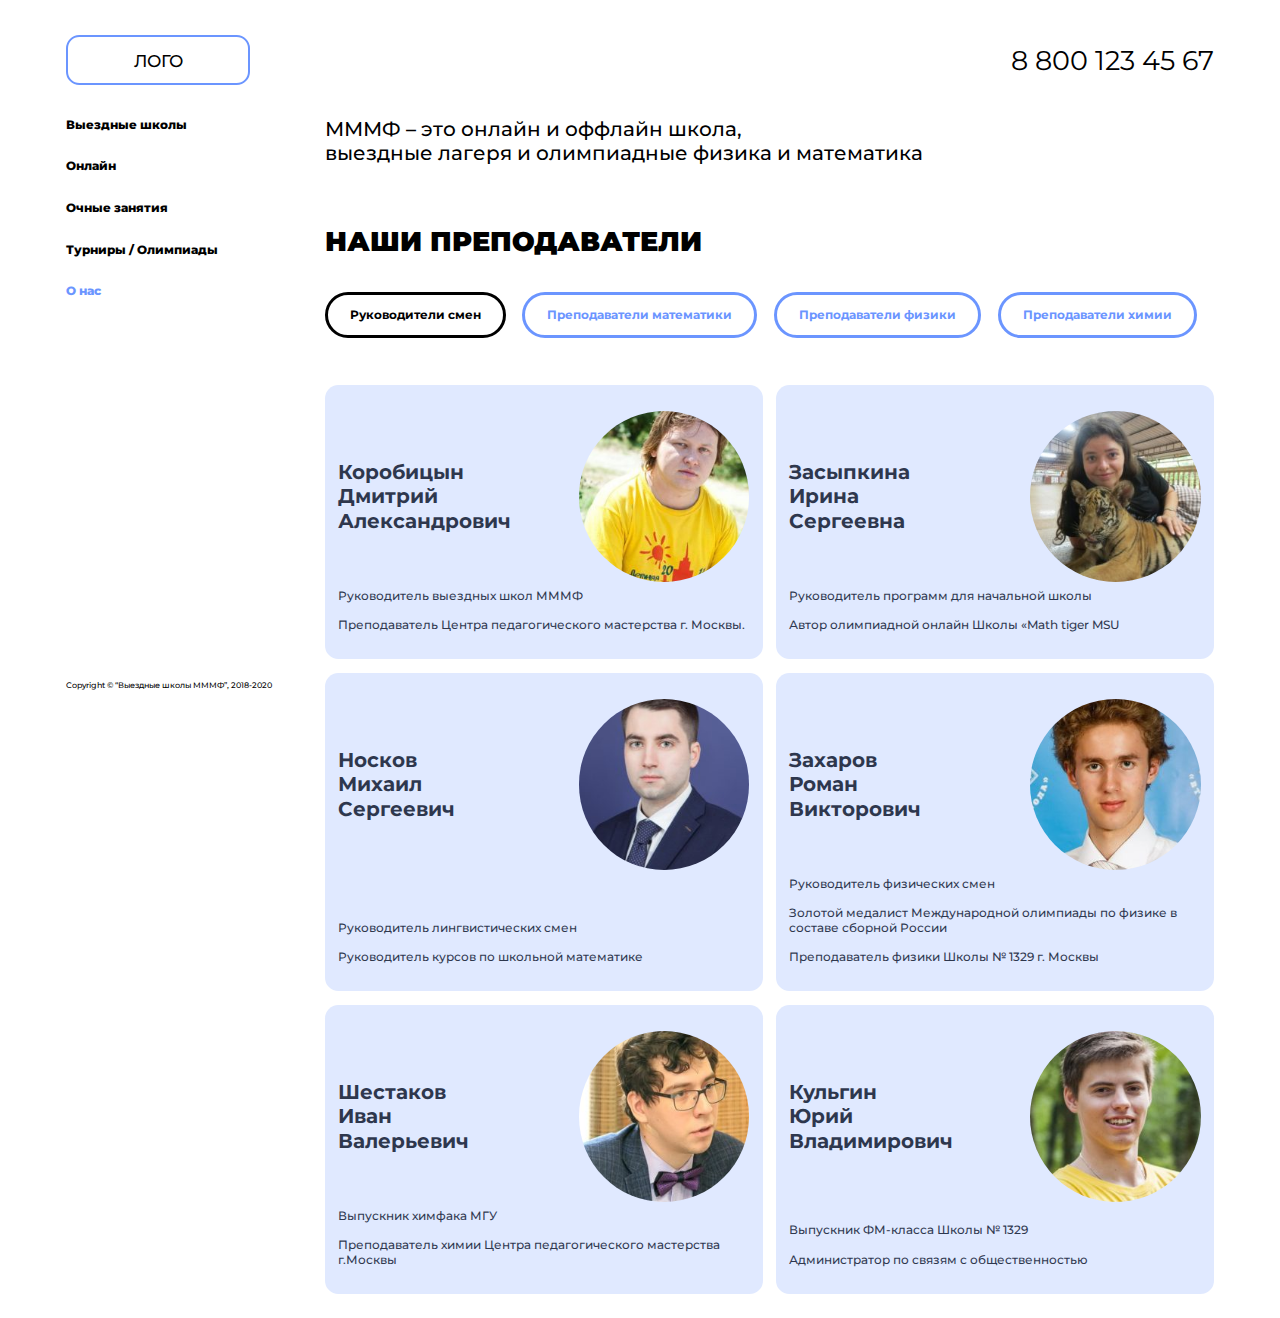
==== commit 955e9800: "update" ====
--- a/pages/about_us.html
+++ b/pages/about_us.html
@@ -19,7 +19,7 @@
     <div class="page">
         <header class="header">
             <div class="logo">
-                <p class="logo__title">ТАНЯ СОСАТЬ</p>
+                <p class="logo__title">ЛОГО</p>
             </div>
             <p class="header__tel">
                 8 800 123 45 67
@@ -75,7 +75,7 @@
                         </button>
                     </div>
                     <div class="teachers">
-                        <div class="teacher-profile"> 
+                        <div class="teacher-profile">
                             <div class="teacher-bio">
                                 <h3 class="teacher-bio__name"></h3>
                                 <div class="teacher-logo">
